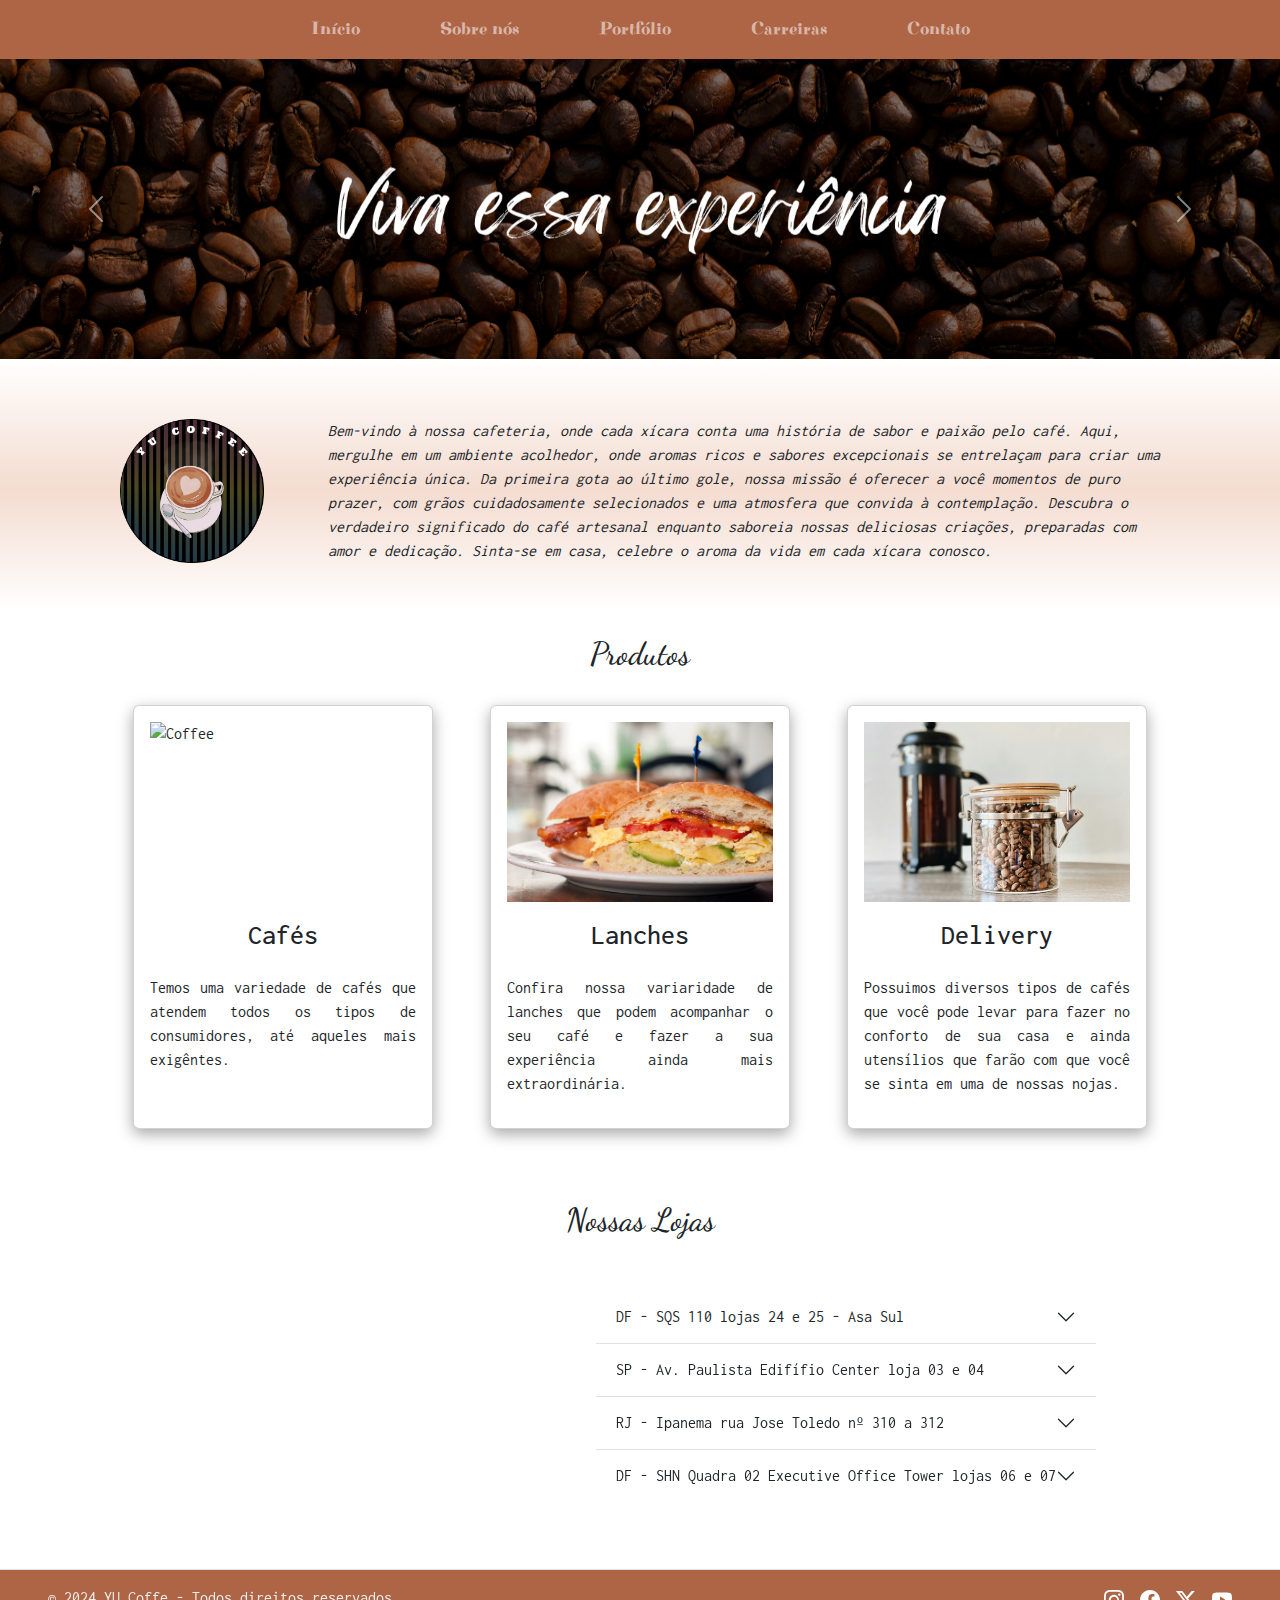
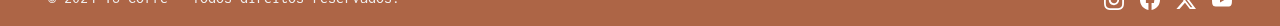
==== index.html @ ac3a1024 "Initial" ====
<!DOCTYPE html>
<html lang="pt-BR">
  <head>
    <meta charset="UTF-8" />
    <meta name="viewport" content="width=device-width, initial-scale=1.0" />
    <link rel="stylesheet" href="style.css" />
    <link rel="stylesheet" href="custom-styles.css" />
    <link rel="shortcut icon" href="./assets/images/favicon.png" type="image/x-icon">
    <link
    rel="stylesheet"
    href="https://cdn.jsdelivr.net/npm/bootstrap@5.3.3/dist/css/bootstrap.min.css"
  />
    <title>YU Coffee</title>
  </head>
  <body>
    <nav class="navbar navbar-expand-lg navbar-dark primary-bg">
      <button class="navbar-toggler mx-2 my-2" type="button" data-toggle="collapse" data-target="#navbarNav" aria-controls="navbarNav" aria-expanded="false" aria-label="Toggle navigation">
        <span class="navbar-toggler-icon"></span>
      </button>
      <div class="collapse navbar-collapse" id="navbarNav">
        <ul class="navbar-nav mx-auto text-center d-block d-md-flex">
          <li class="nav-item bg-md-menu">
            <a class="nav-link menu-font" href="./index.html">Início</a>
          </li>
          <li class="nav-item">
            <a class="nav-link menu-font" href="./pages/about.html">Sobre nós</a>
          </li>
          <li class="nav-item">
            <a class="nav-link menu-font" href="./pages/portifolio.html">Portfólio</a>
          </li>
          <li class="nav-item">
            <a class="nav-link menu-font" href="./pages/carrers.html">Carreiras</a>
          </li>
          <li class="nav-item">
            <a class="nav-link menu-font" href="./pages/contact.html">Contato</a>
          </li>
        </ul>
      </div>
    </nav>
    <div class="carousel slide" id="banner" data-bs-ride="carousel">
      <div class="carousel-inner">
        <div class="carousel-item active">
          <img
            src="./assets/images/banner1.png"
            class="banner-img"
            alt="Banner 1"
          />
        </div>
        <div class="carousel-item">
          <img
            src="./assets/images/banner2.jpg"
            class="banner-img"
            alt="Banner 2"
          />
        </div>
        <div class="carousel-item">
          <img
            src="./assets/images/banner3.jpg"
            class="banner-img"
            alt="Banner 3"
          />
        </div>
        <button
          class="carousel-control-prev"
          type="button"
          data-bs-target="#banner"
          data-bs-slide="prev"
        >
          <span class="carousel-control-prev-icon" aria-hidden="true"></span>
          <span class="visually-hidden">Previous</span>
        </button>
        <button
          class="carousel-control-next"
          type="button"
          data-bs-target="#banner"
          data-bs-slide="next"
        >
          <span class="carousel-control-next-icon" aria-hidden="true"></span>
          <span class="visually-hidden">Next</span>
        </button>
      </div>
    </div>
    <div class="intro d-block align-items-center d-md-flex">
      <img class="d-block mx-auto pb-3" src="./assets/images/dark-logo.png" alt="Logo" />
      <p>
        Bem-vindo à nossa cafeteria, onde cada xícara conta uma história de
        sabor e paixão pelo café. Aqui, mergulhe em um ambiente acolhedor, onde
        aromas ricos e sabores excepcionais se entrelaçam para criar uma
        experiência única. Da primeira gota ao último gole, nossa missão é
        oferecer a você momentos de puro prazer, com grãos cuidadosamente
        selecionados e uma atmosfera que convida à contemplação. Descubra o
        verdadeiro significado do café artesanal enquanto saboreia nossas
        deliciosas criações, preparadas com amor e dedicação. Sinta-se em casa,
        celebre o aroma da vida em cada xícara conosco.
      </p>
    </div>

    <h2 class="title-font py-4 text-center">Produtos</h2>
    <div class="products d-grid d-md-flex gap-5 mt-0 mb-5">
      <div class="card mx-auto">
        <img src="./assets/images/coffee.jpg" alt="Coffee" />
        <h3 class="py-3 text-center">Cafés</h3>
        <p>
          Temos uma variedade de cafés que atendem todos os tipos de
          consumidores, até aqueles mais exigêntes.
        </p>
      </div>
      <div class="card mx-auto">
        <img src="./assets/images/sanduishe.jpg" alt="Lanche" />
        <h3 class="py-3 text-center">Lanches</h3>
        <p>
          Confira nossa variaridade de lanches que podem acompanhar o seu café e fazer a sua experiência ainda mais extraordinária.
        </p>
      </div>
      <div class="card mx-auto">
        <img src="./assets/images/grains.jpg" alt="Coffee" />
        <h3 class="py-3 text-center">Delivery</h3>
        <p>
          Possuimos diversos tipos de cafés que você pode levar para fazer no conforto de sua casa e ainda utensílios que farão com que você se sinta em uma de nossas nojas.
        </p>
      </div>
    </div>

    <h2 class="title-font py-4 text-center">Nossas Lojas</h2>
    <div class="stors d-block d-md-flex align-items-center">
      <video src="./assets/videos/video.mp4" autoplay loop class="rounded"></video>
      <div class="px-4">
        <div class="accordion accordion-flush" id="accordionFlushExample">
          <div class="accordion-item">
            <h2 class="accordion-header" id="flush-headingOne">
              <button class="accordion-button collapsed" type="button" data-bs-toggle="collapse" data-bs-target="#flush-collapseOne" aria-expanded="false" aria-controls="flush-collapseOne">
                DF - SQS 110 lojas 24 e 25 - Asa Sul
              </button>
            </h2>
            <div id="flush-collapseOne" class="accordion-collapse collapse" aria-labelledby="flush-headingOne" data-bs-parent="#accordionFlushExample">
              <div class="accordion-body">
                <iframe src="https://www.google.com/maps/embed?pb=!1m18!1m12!1m3!1d3838.6858752469434!2d-47.91177837600019!3d-15.820508973596407!2m3!1f0!2f0!3f0!3m2!1i1024!2i768!4f13.1!3m3!1m2!1s0x935a3ab3b05135ad%3A0x9ff8434d7b630a09!2sAsa%20Sul%20Superquadra%20Sul%20110%20-%20Asa%20Sul%2C%20Bras%C3%ADlia%20-%20DF%2C%2070373-000!5e0!3m2!1spt-PT!2sbr!4v1716240667959!5m2!1spt-PT!2sbr" width="450" height="200" style="border:0;" allowfullscreen="" loading="lazy" referrerpolicy="no-referrer-when-downgrade"></iframe>
              </div>
            </div>
          </div>
          <div class="accordion-item">
            <h2 class="accordion-header" id="flush-headingTwo">
              <button class="accordion-button collapsed" type="button" data-bs-toggle="collapse" data-bs-target="#flush-collapseTwo" aria-expanded="false" aria-controls="flush-collapseTwo">
                SP - Av. Paulista Edifífio Center loja 03 e 04
              </button>
            </h2>
            <div id="flush-collapseTwo" class="accordion-collapse collapse" aria-labelledby="flush-headingTwo" data-bs-parent="#accordionFlushExample">
              <div class="accordion-body">
                <iframe src="https://www.google.com/maps/embed?pb=!1m18!1m12!1m3!1d3657.0754269091935!2d-46.65381282571343!3d-23.5657343617509!2m3!1f0!2f0!3f0!3m2!1i1024!2i768!4f13.1!3m3!1m2!1s0x94ce59c8da0aa315%3A0xd59f9431f2c9776a!2sAv.%20Paulista%20-%20Bela%20Vista%2C%20S%C3%A3o%20Paulo%20-%20SP!5e0!3m2!1spt-PT!2sbr!4v1716247119130!5m2!1spt-PT!2sbr" width="450" height="200" style="border:0;" allowfullscreen="" loading="lazy" referrerpolicy="no-referrer-when-downgrade"></iframe>
              </div>
            </div>
          </div>
          <div class="accordion-item">
            <h2 class="accordion-header" id="flush-headingThree">
              <button class="accordion-button collapsed pl-3" type="button" data-bs-toggle="collapse" data-bs-target="#flush-collapseThree" aria-expanded="false" aria-controls="flush-collapseThree">
                RJ - Ipanema rua Jose Toledo nº 310 a 312
              </button>
            </h2>
            <div id="flush-collapseThree" class="accordion-collapse collapse" aria-labelledby="flush-headingThree" data-bs-parent="#accordionFlushExample">
              <div class="accordion-body">
                <iframe src="https://www.google.com/maps/embed?pb=!1m18!1m12!1m3!1d117499.00479246459!2d-43.26084153047255!3d-23.029503075649867!2m3!1f0!2f0!3f0!3m2!1i1024!2i768!4f13.1!3m3!1m2!1s0x9bd50ffe726191%3A0xbb0215da9c59a67b!2sIpanema%2C%20Rio%20de%20Janeiro%20-%20RJ!5e0!3m2!1spt-PT!2sbr!4v1716247225399!5m2!1spt-PT!2sbr" width="450" height="200" style="border:0;" allowfullscreen="" loading="lazy" referrerpolicy="no-referrer-when-downgrade"></iframe>
              </div>
            </div>
          </div>
          <div class="accordion-item">
            <h2 class="accordion-header" id="flush-headingFour">
              <button class="accordion-button collapsed" type="button" data-bs-toggle="collapse" data-bs-target="#flush-collapseFour" aria-expanded="false" aria-controls="flush-collapseFour">
                DF - SHN Quadra 02 Executive Office Tower lojas 06 e 07 
              </button>
            </h2>
            <div id="flush-collapseFour" class="accordion-collapse collapse" aria-labelledby="flush-headingFour" data-bs-parent="#accordionFlushExample">
              <div class="accordion-body">
                <iframe src="https://www.google.com/maps/embed?pb=!1m18!1m12!1m3!1d3839.2733066769265!2d-47.891895530517935!3d-15.789536489326519!2m3!1f0!2f0!3f0!3m2!1i1024!2i768!4f13.1!3m3!1m2!1s0x935a3b18f4953df3%3A0xade41580eb3db324!2sExecutive%20Office%20Tower!5e0!3m2!1spt-PT!2sbr!4v1716247177999!5m2!1spt-PT!2sbr" width="450" height="200" style="border:0;" allowfullscreen="" loading="lazy" referrerpolicy="no-referrer-when-downgrade"></iframe>
              </div>
            </div>
          </div>
        </div>
        

      </div>
    </div>
    <footer
      class="d-flex flex-wrap justify-content-between align-items-center py-3 px-5 mt-5 border-top primary-bg"
    >
      <div class="col-md-4 d-flex align-items-center">
        <span class="mb-3 mb-md-0 footerText"
          >&copy; 2024 YU Coffe - Todos direitos reservados.</span
        >
      </div>

      <ul class="nav col-md-4 justify-content-end list-unstyled d-flex align-items-center">
        <li class="ms-3">
          <a class="text-body-secondary" href="https://www.instagram.com/">
            <i class="bi bi-instagram"></i>
            <svg width="20" height="20">
              <image href="./assets/icons/instagram.svg" alt="Instagram" width="20" height="20" />
            </svg>
        </li>
        <li class="ms-3">
          <a class="text-body-secondary" href="https://www.facebook.com/">
            <svg width="20" height="20">
              <image
              href="./assets/icons/facebook.svg"
              alt="Facebook"
              width="20" height="20"          
          />
            </svg>
            </a>
        </li>
        <li class="ms-3">
          <a class="text-body-secondary" href="https://twitter.com/">
            <svg width="20" height="20">
              <image
              href="./assets/icons/twitter.svg"
              alt="Twitter"  
              height="20" width="20"        
          />
            </svg>
            </a>
        </li>
        <li class="ms-3">
          <a class="text-body-secondary" href="https://youtube.com.br/">
            <svg width="20" height="20">
              <image
              href="./assets/icons/youtube.svg"
              alt="Youtube" 
              height="20" width="20"                     
          />
            </svg>
            </a>
        </li>
      </ul>
    </footer>

    <!-- <script src="https://code.jquery.com/jquery-3.5.1.slim.min.js"></script>
    <script src="https://cdn.jsdelivr.net/npm/@popperjs/core@2.9.2/dist/umd/popper.min.js"></script>
    <script src="https://stackpath.bootstrapcdn.com/bootstrap/4.5.2/js/bootstrap.min.js"></script> -->

    <script src="https://code.jquery.com/jquery-3.4.1.slim.min.js"></script>
    <script src="https://cdn.jsdelivr.net/npm/popper.js@1.16.0/dist/umd/popper.min.js"></script>
    <script src="https://cdn.jsdelivr.net/npm/bootstrap@4.4.1/dist/js/bootstrap.min.js"></script>
    <script src="https://cdn.jsdelivr.net/npm/bootstrap@5.3.3/dist/js/bootstrap.bundle.min.js"></script>

  </body>
</html>
---- style.css ----
* {
  margin: 0;
  padding: 0;
  box-sizing: border-box;
  list-style: none;
  font-family: "Inconsolata", monospace;
}

/* MENU */

nav ul {
  gap: 64px;
  margin: 0 auto;
  /* padding: 12px 0; */
  font-size: 18px;
}

nav ul li a {
  color: #fff;
  text-decoration: none;
  transition: all 0.3s ease-in-out;
}

nav ul li:hover {
  transform: scale(1.2);
}

.bg-menu {
  border-radius: 32px;
  background-color: #e6e6e6;
}

.banner {
  width: 100%;
}

.banner-img {
  height: 300px;
  width: 100%;
  object-fit: cover;

  @media (max-width: 768px) {
    height: 150px;
  }
}

.intro {
  gap: 64px;
  padding: 60px 120px 32px;
  background: rgb(255, 255, 255);
  background: linear-gradient(
    0deg,
    rgba(255, 255, 255, 0.6362920168067228) 0%,
    rgba(244, 220, 208, 1) 48%,
    rgba(255, 255, 255, 1) 100%
  );

  @media (max-width: 768px) {
    padding: 32px 64px;
  }
}

.intro > img {
  height: 160px;
}

.intro p {
  font-style: italic;
}

/* PRODUCTS */

.products {
  gap: 64px;
  margin: 32px auto 64px;
  width: 80%;
}

.card {
  width: 300px;
  text-align: justify;
  box-shadow: rgba(0, 0, 0, 0.35) 0px 5px 15px;
  padding: 16px;
}

.card img {
  width: 100%;
  height: 180px;
  object-fit: cover;
}

/* STORS */
.stors {
  width: 80%;
  margin: 0 auto;
}

.stors ul li {
  display: flex;
  justify-content: space-between;
  border: 1px solid #e6e6e6;
  padding: 8px 16px;
}

.stors ul li p {
  margin: 0 32px;
}

video {
  height: 250px;

  @media (max-width: 768px) {
    width: 100%;
  }
}

/* SECTION ABOUT */
#about p {
  max-width: 80%;
  margin: 24px auto;
}

.storeImg {
  height: 350px;
  width: 100%;
  object-fit: cover;
}

/* CARRERS*/
#carrers .sectionImg {
  width: 250px;
  height: 250px;
  object-fit: cover;
  border-radius: 50%;
  display: block;
  margin: 0 auto 24px;

  @media (max-width: 767px) {
    width: 180px;
    height: 180px;
  }
}

#carrers ul li {
  margin: 0 auto;
  text-align: center;
}

#carrers ul li p {
  margin: 0 auto;
}

#carrers ul li img {
  height: 150px;
  margin-bottom: 8px;
  border-radius: 8px;
}

#carrers p,
#carrers ul {
  max-width: 80%;
  margin: 24px auto;
}

/* CONTACT */

#contact form {
  text-align: center;
  width: 80%;
  margin: 0 auto;
  /* background-color: #fcefe9; */
  border-radius: 24px;
  padding: 24px 0;
  color: #ad6546;
}

#contact textarea {
  display: block;
  width: 600px;
  height: 200px;
  resize: none;
  margin: 0 auto 24px;
  border: none;
  background-color: #eee;
  padding: 8px 16px;
  outline: none;
  border-radius: 8px;
}

#contact input {
  width: 600px;
  border: none;
  background-color: #eee;
  padding: 8px 16px;
  margin: 0 auto 24px;
  outline: none;
  border-radius: 8px;
  display: block;
}

input:focus,
textarea:focus {
  border-color: #ad6546;
  box-shadow: 0 0 10px #ad6546;
}

#contact button {
  padding: 8px;
  border: none;
  border-radius: 8px;
}

/* PORTIFOLIO */
#portifolio {
  max-width: 80%;
  width: 100%;
  margin: 0 auto;

  @media (max-width: 768px) {
    max-width: 100%;
  }
}

#portifolio ul {
  display: grid;
  grid-template-columns: 1fr 1fr;
  gap: 64px;
  padding: 0;

  @media (max-width: 767px) {
    grid-template-columns: 1fr;
    gap: 24px;
    margin: 0 auto;
  }
}

#portifolio .card {
  width: 400px;

  @media (max-width: 767px) {
    width: 300px;
  }
}

#portifolio .card img {
  height: 250px;
}

/* FOOTER */

.footerText {
  color: #eeeeee;
}
---- custom-styles.css ----
@import url("https://fonts.googleapis.com/css2?family=Dancing+Script:wght@400..700&family=Inconsolata:wght@200..900&family=Licorice&family=Purple+Purse&family=Roboto:wght@400;700&display=swap");

/* BACKGROUNDS */
.primary-bg {
  background-color: #ad6546;
}
.secondary-bg {
  background-color: #ffe8d8;
}

/* FONTS */
.primary-font {
  font-family: "Inconsolata", monospace;
}

.menu-font {
  font-family: "Purple Purse", serif;
}

.title-font {
  font-family: "Dancing Script", cursive;
}

.font-white {
  color: #fff;
}

.menu_link {
  color: #fff;
  text-decoration: none;
}
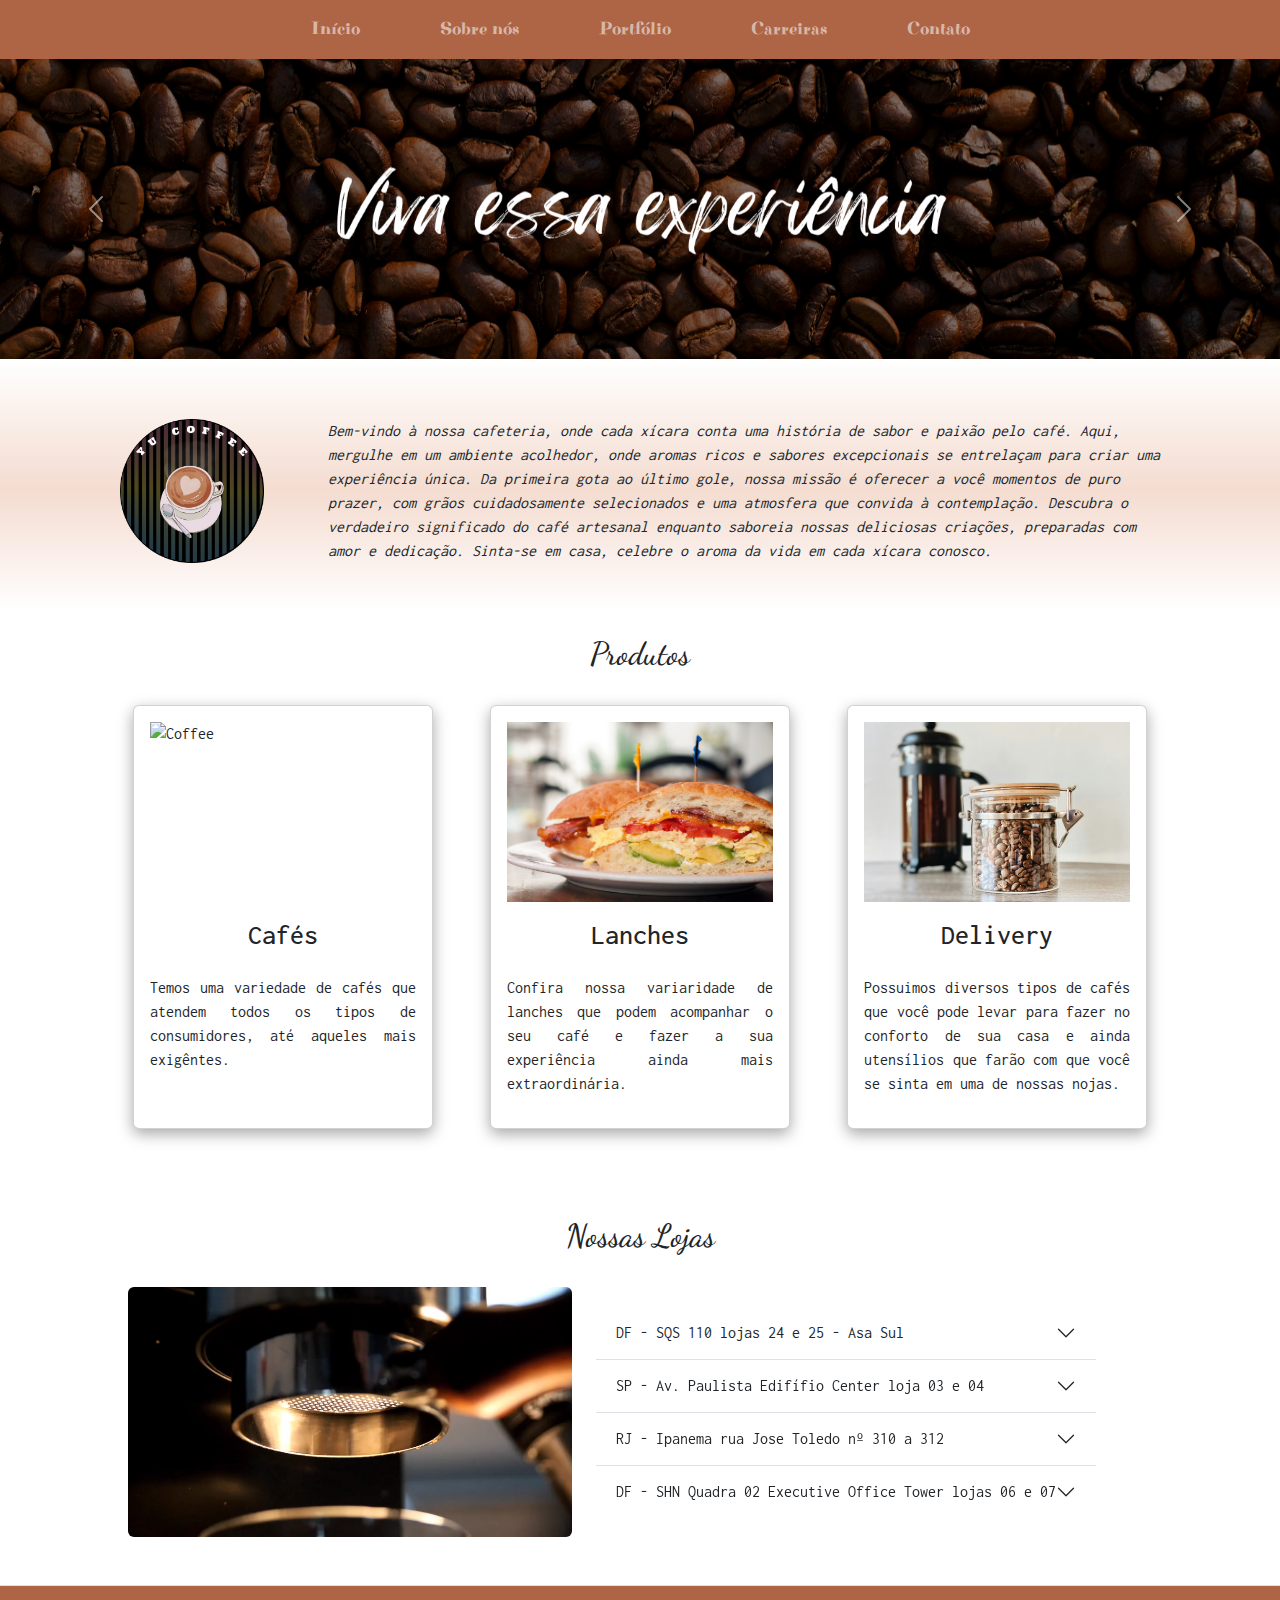
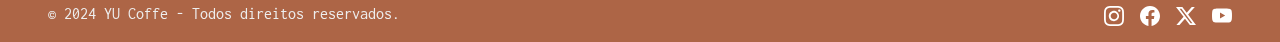
==== commit b278d1da: "fix responsive menu" ====
--- a/index.html
+++ b/index.html
@@ -18,7 +18,7 @@
         <span class="navbar-toggler-icon"></span>
       </button>
       <div class="collapse navbar-collapse" id="navbarNav">
-        <ul class="navbar-nav mx-auto text-center d-block d-md-flex">
+        <ul class="navbar-nav mx-auto text-center d-block d-lg-flex">
           <li class="nav-item bg-md-menu">
             <a class="nav-link menu-font" href="./index.html">Início</a>
           </li>
@@ -96,8 +96,8 @@
     </div>
 
     <h2 class="title-font py-4 text-center">Produtos</h2>
-    <div class="products d-grid d-md-flex gap-5 mt-0 mb-5">
-      <div class="card mx-auto">
+    <div class="products d-block d-lg-flex flex-wrap gap-5 mt-0 mb-5">
+      <div class="card mx-auto mb-3">
         <img src="./assets/images/coffee.jpg" alt="Coffee" />
         <h3 class="py-3 text-center">Cafés</h3>
         <p>
@@ -105,14 +105,14 @@
           consumidores, até aqueles mais exigêntes.
         </p>
       </div>
-      <div class="card mx-auto">
+      <div class="card mx-auto mb-3">
         <img src="./assets/images/sanduishe.jpg" alt="Lanche" />
         <h3 class="py-3 text-center">Lanches</h3>
         <p>
           Confira nossa variaridade de lanches que podem acompanhar o seu café e fazer a sua experiência ainda mais extraordinária.
         </p>
       </div>
-      <div class="card mx-auto">
+      <div class="card mx-auto mb-3">
         <img src="./assets/images/grains.jpg" alt="Coffee" />
         <h3 class="py-3 text-center">Delivery</h3>
         <p>
--- a/style.css
+++ b/style.css
@@ -74,6 +74,10 @@
   gap: 64px;
   margin: 32px auto 64px;
   width: 80%;
+
+  /* @media (max-width: 767px) {
+    grid-template-columns: 1fr 1fr;
+  } */
 }
 
 .card {
@@ -185,6 +189,10 @@
   padding: 8px 16px;
   outline: none;
   border-radius: 8px;
+
+  @media (max-width: 768px) {
+    width: 90%;
+  }
 }
 
 #contact input {
@@ -196,6 +204,10 @@
   outline: none;
   border-radius: 8px;
   display: block;
+
+  @media (max-width: 768px) {
+    width: 90%;
+  }
 }
 
 input:focus,
@@ -217,7 +229,7 @@
   margin: 0 auto;
 
   @media (max-width: 768px) {
-    max-width: 100%;
+    max-width: 90%;
   }
 }
 
